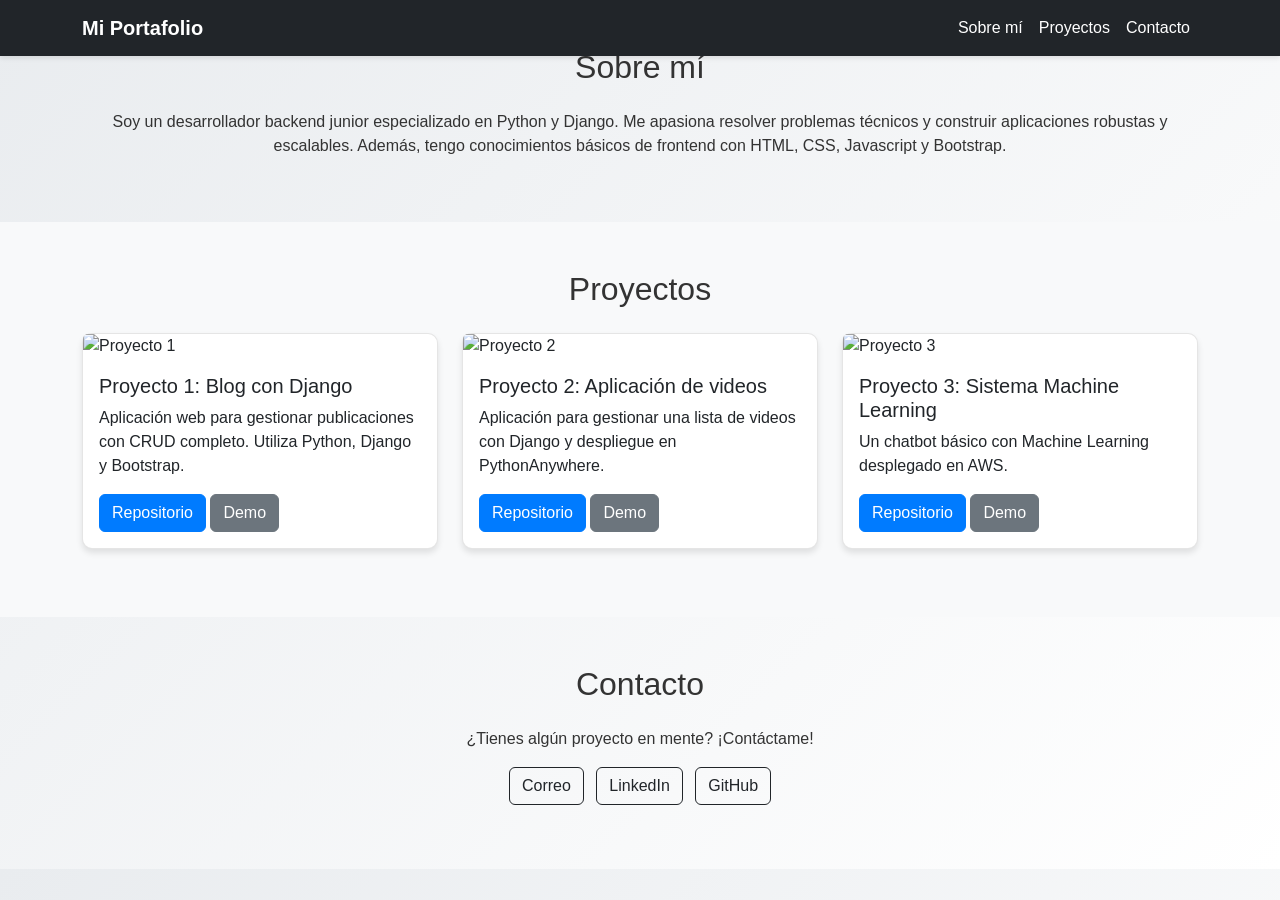
==== index.html @ a2aae721 "cambio a los estilos css y la estructura html" ====
<!DOCTYPE html>
<html lang="es">
<head>
    <meta charset="UTF-8">
    <meta name="viewport" content="width=device-width, initial-scale=1.0">
    <title>Portafolio de nombredeusuario</title>
    <link rel="stylesheet" href="https://cdnjs.cloudflare.com/ajax/libs/bootstrap/5.1.3/css/bootstrap.min.css">
    <link href="https://cdn.jsdelivr.net/npm/bootstrap@5.3.0/dist/css/bootstrap.min.css" rel="stylesheet" integrity="sha384-5z7ql32TJEehh+5XeMfg6ZnDhj8dqCh6/pVjwTL1q4GRy4R7Vtz6kK2f9DaFQ0Zs" crossorigin="anonymous">
    <link rel="stylesheet" href="styles.css">
</head>
<body>
  <nav class="navbar navbar-expand-lg navbar-dark bg-dark fixed-top">
    <div class="container">
      <a class="navbar-brand" href="#">Mi Portafolio</a>
      <button class="navbar-toggler" type="button" data-bs-toggle="collapse" data-bs-target="#navbarNav">
        <span class="navbar-toggler-icon"></span>
      </button>
      <div class="collapse navbar-collapse" id="navbarNav">
        <ul class="navbar-nav ms-auto">
          <li class="nav-item">
            <a class="nav-link" href="#about">Sobre mí</a>
          </li>
          <li class="nav-item">
            <a class="nav-link" href="#projects">Proyectos</a>
          </li>
          <li class="nav-item">
            <a class="nav-link" href="#contact">Contacto</a>
          </li>
        </ul>
      </div>
    </div>
  </nav>
  
  <section id="about" class="py-5">
    <div class="container text-center">
      <h2 class="mb-4">Sobre mí</h2>
      <p>Soy un desarrollador backend junior especializado en Python y Django. Me apasiona resolver problemas técnicos y construir aplicaciones robustas y escalables. Además, tengo conocimientos básicos de frontend con HTML, CSS, Javascript y Bootstrap.</p>
    </div>
  </section>
  
  <section id="projects" class="py-5 bg-light">
    <div class="container">
      <h2 class="text-center mb-4">Proyectos</h2>
      <div class="row">
        <!-- Proyecto 1 -->
        <div class="col-md-4">
          <div class="card">
            <img src="ruta_a_tu_imagen_1.jpg" class="card-img-top" alt="Proyecto 1">
            <div class="card-body">
              <h5 class="card-title">Proyecto 1: Blog con Django</h5>
              <p class="card-text">Aplicación web para gestionar publicaciones con CRUD completo. Utiliza Python, Django y Bootstrap.</p>
              <a href="https://github.com/tu-repo/proyecto-1" class="btn btn-primary">Repositorio</a>
              <a href="https://tu-demo.com" class="btn btn-secondary">Demo</a>
            </div>
          </div>
        </div>
        <!-- Proyecto 2 -->
        <div class="col-md-4">
          <div class="card">
            <img src="ruta_a_tu_imagen_2.jpg" class="card-img-top" alt="Proyecto 2">
            <div class="card-body">
              <h5 class="card-title">Proyecto 2: Aplicación de videos</h5>
              <p class="card-text">Aplicación para gestionar una lista de videos con Django y despliegue en PythonAnywhere.</p>
              <a href="https://github.com/tu-repo/proyecto-2" class="btn btn-primary">Repositorio</a>
              <a href="https://tu-demo.com" class="btn btn-secondary">Demo</a>
            </div>
          </div>
        </div>
        <!-- Proyecto 3 -->
        <div class="col-md-4">
          <div class="card">
            <img src="ruta_a_tu_imagen_3.jpg" class="card-img-top" alt="Proyecto 3">
            <div class="card-body">
              <h5 class="card-title">Proyecto 3: Sistema Machine Learning</h5>
              <p class="card-text">Un chatbot básico con Machine Learning desplegado en AWS.</p>
              <a href="https://github.com/tu-repo/proyecto-3" class="btn btn-primary">Repositorio</a>
              <a href="https://tu-demo.com" class="btn btn-secondary">Demo</a>
            </div>
          </div>
        </div>
      </div>
    </div>
  </section>
  
  <section id="contact" class="py-5">
    <div class="container text-center">
      <h2 class="mb-4">Contacto</h2>
      <p>¿Tienes algún proyecto en mente? ¡Contáctame!</p>
      <ul class="list-inline">
        <li class="list-inline-item">
          <a href="mailto:tu-email@gmail.com" class="btn btn-outline-dark">
            <i class="bi bi-envelope"></i> Correo
          </a>
        </li>
        <li class="list-inline-item">
          <a href="https://www.linkedin.com/in/tu-perfil" class="btn btn-outline-dark">
            <i class="bi bi-linkedin"></i> LinkedIn
          </a>
        </li>
        <li class="list-inline-item">
          <a href="https://github.com/tu-usuario" class="btn btn-outline-dark">
            <i class="bi bi-github"></i> GitHub
          </a>
        </li>
      </ul>
    </div>
  </section>
  
                        
</body>
</html>
---- styles.css ----
/* styles.css */

/* Variables de colores */
:root {
  --primary-color: #007bff;
  --secondary-color: #f8f9fa; /* Gris claro para fondo */
  --text-color: #333;
  --accent-color: #ff5722; /* Color de acento */
  --background-color: #e9ecef; /* Fondo claro */
}

body {
  font-family: 'Montserrat', sans-serif;
  background: linear-gradient(135deg, #e9ecef, #ffffff); /* Gradiente suave */
  color: var(--text-color);
}

/* Navbar */
.navbar {
  background-color: var(--primary-color);
  box-shadow: 0 2px 5px rgba(0, 0, 0, 0.1);
}

.navbar-brand {
  color: #fff;
  font-weight: bold;
}

.nav-link {
  color: #fff;
  transition: color 0.3s;
}

.nav-link:hover {
  color: var(--accent-color);
}

/* Tarjetas de contenido */
.card {
  background-color: #fff;
  border: 1px solid rgba(0, 0, 0, 0.1);
  box-shadow: 0 4px 6px rgba(0, 0, 0, 0.1);
  transition: transform 0.2s ease-in-out, box-shadow 0.3s;
  margin-bottom: 20px;
  border-radius: 10px;
}

.card:hover {
  transform: translateY(-5px);
  box-shadow: 0 6px 10px rgba(0, 0, 0, 0.15);
}

/* Botones */
.btn-primary {
  background-color: var(--primary-color);
  border-color: var(--primary-color);
  transition: background-color 0.3s, border-color 0.3s;
}

.btn-primary:hover {
  background-color: var(--accent-color);
  border-color: var(--accent-color);
}

/* Sección de proyectos */
.projects .card-img-top {
  border-radius: 10px 10px 0 0;
}

/* Sección de contacto */
#contact form {
  background-color: #fff;
  padding: 2rem;
  border-radius: 10px;
  box-shadow: 0 4px 10px rgba(0, 0, 0, 0.15);
  border: 1px solid rgba(0, 0, 0, 0.1);
}
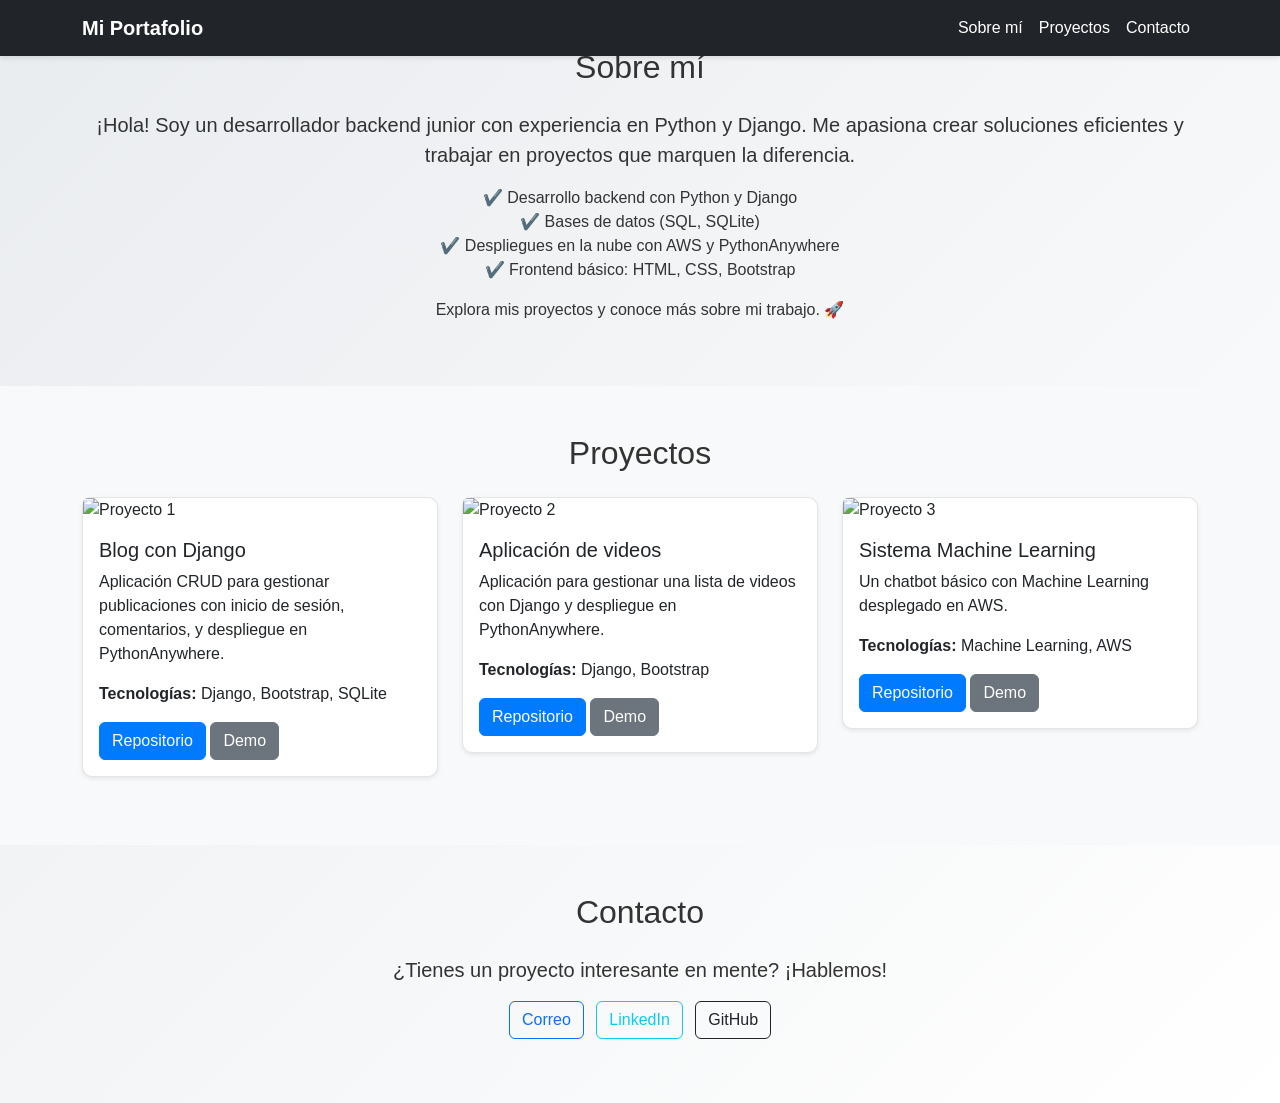
==== commit 4bd4a34c: "mejora de html" ====
--- a/index.html
+++ b/index.html
@@ -3,9 +3,8 @@
 <head>
     <meta charset="UTF-8">
     <meta name="viewport" content="width=device-width, initial-scale=1.0">
-    <title>Portafolio de nombredeusuario</title>
+    <title>Portafolio de Nombre</title>
     <link rel="stylesheet" href="https://cdnjs.cloudflare.com/ajax/libs/bootstrap/5.1.3/css/bootstrap.min.css">
-    <link href="https://cdn.jsdelivr.net/npm/bootstrap@5.3.0/dist/css/bootstrap.min.css" rel="stylesheet" integrity="sha384-5z7ql32TJEehh+5XeMfg6ZnDhj8dqCh6/pVjwTL1q4GRy4R7Vtz6kK2f9DaFQ0Zs" crossorigin="anonymous">
     <link rel="stylesheet" href="styles.css">
 </head>
 <body>
@@ -34,7 +33,14 @@
   <section id="about" class="py-5">
     <div class="container text-center">
       <h2 class="mb-4">Sobre mí</h2>
-      <p>Soy un desarrollador backend junior especializado en Python y Django. Me apasiona resolver problemas técnicos y construir aplicaciones robustas y escalables. Además, tengo conocimientos básicos de frontend con HTML, CSS, Javascript y Bootstrap.</p>
+      <p class="lead">¡Hola! Soy un <strong>desarrollador backend junior</strong> con experiencia en <strong>Python</strong> y <strong>Django</strong>. Me apasiona crear soluciones eficientes y trabajar en proyectos que marquen la diferencia.</p>
+      <ul class="list-unstyled">
+        <li>✔️ Desarrollo backend con Python y Django</li>
+        <li>✔️ Bases de datos (SQL, SQLite)</li>
+        <li>✔️ Despliegues en la nube con AWS y PythonAnywhere</li>
+        <li>✔️ Frontend básico: HTML, CSS, Bootstrap</li>
+      </ul>
+      <p>Explora mis proyectos y conoce más sobre mi trabajo. 🚀</p>
     </div>
   </section>
   
@@ -42,37 +48,37 @@
     <div class="container">
       <h2 class="text-center mb-4">Proyectos</h2>
       <div class="row">
-        <!-- Proyecto 1 -->
         <div class="col-md-4">
-          <div class="card">
+          <div class="card shadow-sm">
             <img src="ruta_a_tu_imagen_1.jpg" class="card-img-top" alt="Proyecto 1">
             <div class="card-body">
-              <h5 class="card-title">Proyecto 1: Blog con Django</h5>
-              <p class="card-text">Aplicación web para gestionar publicaciones con CRUD completo. Utiliza Python, Django y Bootstrap.</p>
+              <h5 class="card-title">Blog con Django</h5>
+              <p class="card-text">Aplicación CRUD para gestionar publicaciones con inicio de sesión, comentarios, y despliegue en PythonAnywhere.</p>
+              <p><strong>Tecnologías:</strong> Django, Bootstrap, SQLite</p>
               <a href="https://github.com/tu-repo/proyecto-1" class="btn btn-primary">Repositorio</a>
               <a href="https://tu-demo.com" class="btn btn-secondary">Demo</a>
             </div>
           </div>
         </div>
-        <!-- Proyecto 2 -->
         <div class="col-md-4">
-          <div class="card">
+          <div class="card shadow-sm">
             <img src="ruta_a_tu_imagen_2.jpg" class="card-img-top" alt="Proyecto 2">
             <div class="card-body">
-              <h5 class="card-title">Proyecto 2: Aplicación de videos</h5>
+              <h5 class="card-title">Aplicación de videos</h5>
               <p class="card-text">Aplicación para gestionar una lista de videos con Django y despliegue en PythonAnywhere.</p>
+              <p><strong>Tecnologías:</strong> Django, Bootstrap</p>
               <a href="https://github.com/tu-repo/proyecto-2" class="btn btn-primary">Repositorio</a>
               <a href="https://tu-demo.com" class="btn btn-secondary">Demo</a>
             </div>
           </div>
         </div>
-        <!-- Proyecto 3 -->
         <div class="col-md-4">
-          <div class="card">
+          <div class="card shadow-sm">
             <img src="ruta_a_tu_imagen_3.jpg" class="card-img-top" alt="Proyecto 3">
             <div class="card-body">
-              <h5 class="card-title">Proyecto 3: Sistema Machine Learning</h5>
+              <h5 class="card-title">Sistema Machine Learning</h5>
               <p class="card-text">Un chatbot básico con Machine Learning desplegado en AWS.</p>
+              <p><strong>Tecnologías:</strong> Machine Learning, AWS</p>
               <a href="https://github.com/tu-repo/proyecto-3" class="btn btn-primary">Repositorio</a>
               <a href="https://tu-demo.com" class="btn btn-secondary">Demo</a>
             </div>
@@ -85,15 +91,15 @@
   <section id="contact" class="py-5">
     <div class="container text-center">
       <h2 class="mb-4">Contacto</h2>
-      <p>¿Tienes algún proyecto en mente? ¡Contáctame!</p>
+      <p class="lead">¿Tienes un proyecto interesante en mente? ¡Hablemos!</p>
       <ul class="list-inline">
         <li class="list-inline-item">
-          <a href="mailto:tu-email@gmail.com" class="btn btn-outline-dark">
+          <a href="mailto:tu-email@gmail.com" class="btn btn-outline-primary">
             <i class="bi bi-envelope"></i> Correo
           </a>
         </li>
         <li class="list-inline-item">
-          <a href="https://www.linkedin.com/in/tu-perfil" class="btn btn-outline-dark">
+          <a href="https://www.linkedin.com/in/tu-perfil" class="btn btn-outline-info">
             <i class="bi bi-linkedin"></i> LinkedIn
           </a>
         </li>
@@ -105,7 +111,6 @@
       </ul>
     </div>
   </section>
-  
-                        
 </body>
 </html>
+
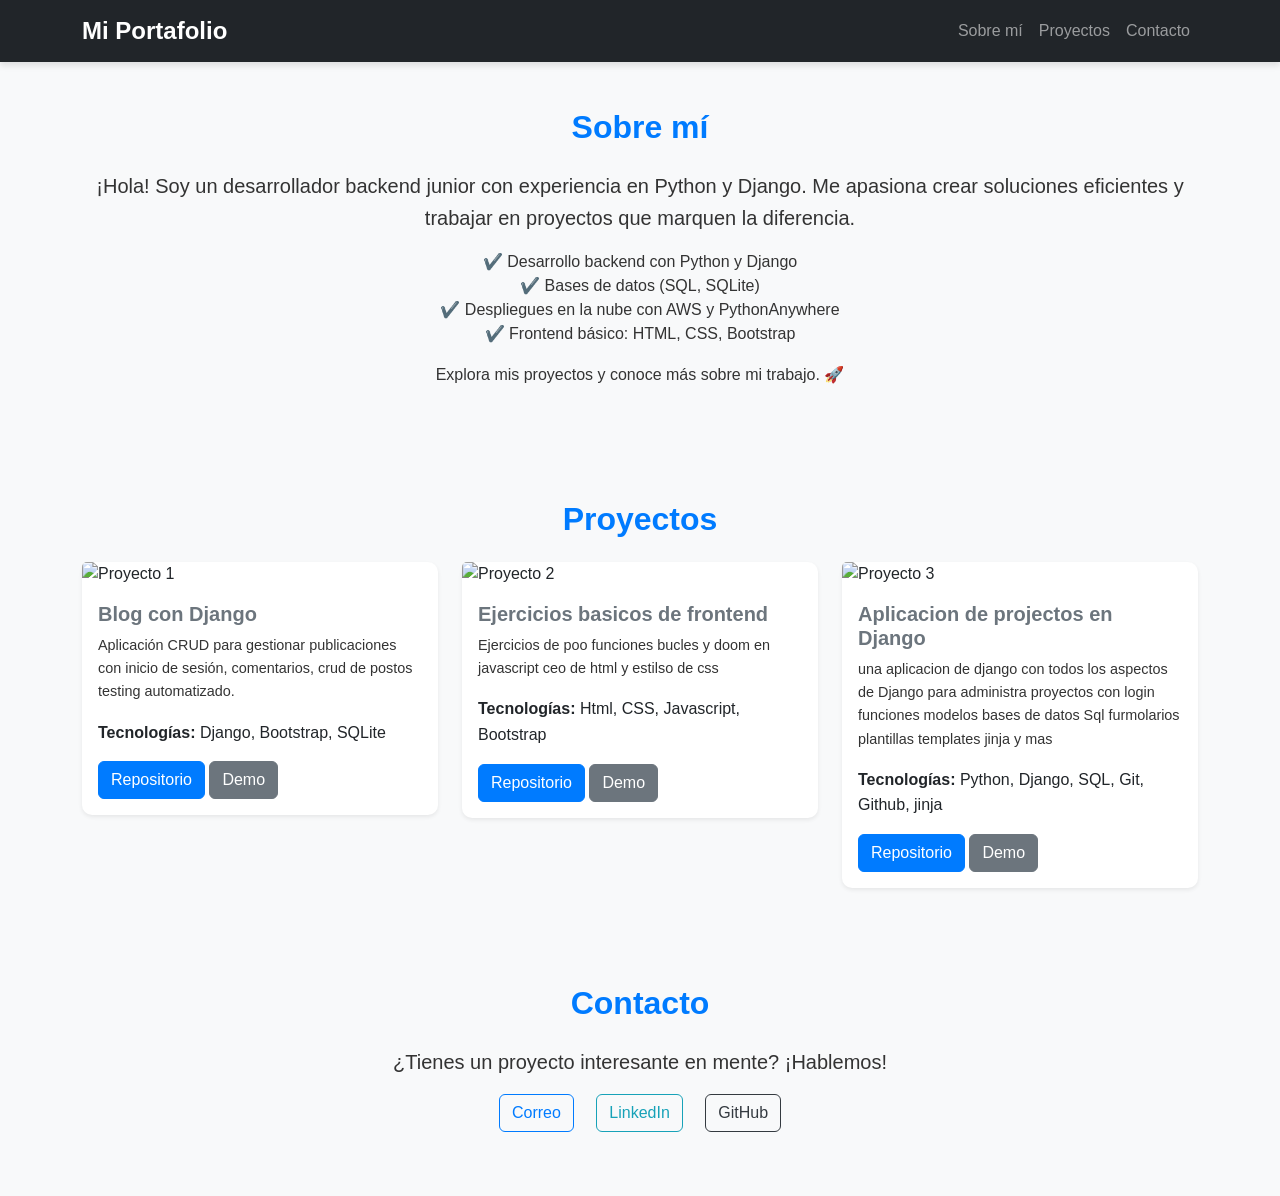
==== commit 4bbe89ff: "actalizacion de datos de portafolio" ====
--- a/index.html
+++ b/index.html
@@ -53,9 +53,9 @@
             <img src="ruta_a_tu_imagen_1.jpg" class="card-img-top" alt="Proyecto 1">
             <div class="card-body">
               <h5 class="card-title">Blog con Django</h5>
-              <p class="card-text">Aplicación CRUD para gestionar publicaciones con inicio de sesión, comentarios, y despliegue en PythonAnywhere.</p>
+              <p class="card-text">Aplicación CRUD para gestionar publicaciones con inicio de sesión, comentarios, crud de postos testing automatizado.</p>
               <p><strong>Tecnologías:</strong> Django, Bootstrap, SQLite</p>
-              <a href="https://github.com/tu-repo/proyecto-1" class="btn btn-primary">Repositorio</a>
+              <a href="https://github.com/Zacson191424204/desktop-tutorial.git" class="btn btn-primary">Repositorio</a>
               <a href="https://tu-demo.com" class="btn btn-secondary">Demo</a>
             </div>
           </div>
@@ -64,10 +64,10 @@
           <div class="card shadow-sm">
             <img src="ruta_a_tu_imagen_2.jpg" class="card-img-top" alt="Proyecto 2">
             <div class="card-body">
-              <h5 class="card-title">Aplicación de videos</h5>
-              <p class="card-text">Aplicación para gestionar una lista de videos con Django y despliegue en PythonAnywhere.</p>
-              <p><strong>Tecnologías:</strong> Django, Bootstrap</p>
-              <a href="https://github.com/tu-repo/proyecto-2" class="btn btn-primary">Repositorio</a>
+              <h5 class="card-title">Ejercicios basicos de frontend</h5>
+              <p class="card-text">Ejercicios de poo funciones bucles y doom en javascript ceo de html y estilso de css</p>
+              <p><strong>Tecnologías:</strong> Html,  CSS, Javascript, Bootstrap</p>
+              <a href=https://github.com/Zacson191424204/Zws-Cloud4.git class="btn btn-primary">Repositorio</a>
               <a href="https://tu-demo.com" class="btn btn-secondary">Demo</a>
             </div>
           </div>
@@ -76,10 +76,10 @@
           <div class="card shadow-sm">
             <img src="ruta_a_tu_imagen_3.jpg" class="card-img-top" alt="Proyecto 3">
             <div class="card-body">
-              <h5 class="card-title">Sistema Machine Learning</h5>
-              <p class="card-text">Un chatbot básico con Machine Learning desplegado en AWS.</p>
-              <p><strong>Tecnologías:</strong> Machine Learning, AWS</p>
-              <a href="https://github.com/tu-repo/proyecto-3" class="btn btn-primary">Repositorio</a>
+              <h5 class="card-title">Aplicacion de projectos en Django</h5>
+              <p class="card-text">una aplicacion de django con todos los aspectos de Django para administra proyectos con login funciones modelos bases de datos Sql furmolarios plantillas templates jinja y mas</p>
+              <p><strong>Tecnologías:</strong> Python, Django, SQL, Git, Github, jinja</p>
+              <a href="https://github.com/Zacson191424204/DjangoProyect.git" class="btn btn-primary">Repositorio</a>
               <a href="https://tu-demo.com" class="btn btn-secondary">Demo</a>
             </div>
           </div>
@@ -94,17 +94,19 @@
       <p class="lead">¿Tienes un proyecto interesante en mente? ¡Hablemos!</p>
       <ul class="list-inline">
         <li class="list-inline-item">
-          <a href="mailto:tu-email@gmail.com" class="btn btn-outline-primary">
+          <a href="emartinezmijangos@gmail.com" class="btn btn-outline-primary">
             <i class="bi bi-envelope"></i> Correo
           </a>
         </li>
         <li class="list-inline-item">
-          <a href="https://www.linkedin.com/in/tu-perfil" class="btn btn-outline-info">
+          <a href="www.linkedin.com/in/
+          efrain-martínez-419121304
+          " class="btn btn-outline-info">
             <i class="bi bi-linkedin"></i> LinkedIn
           </a>
         </li>
         <li class="list-inline-item">
-          <a href="https://github.com/tu-usuario" class="btn btn-outline-dark">
+          <a href="https://github.com/Zacson191424204" class="btn btn-outline-dark">
             <i class="bi bi-github"></i> GitHub
           </a>
         </li>
--- a/styles.css
+++ b/styles.css
@@ -3,75 +3,119 @@
 /* Variables de colores */
 :root {
   --primary-color: #007bff;
-  --secondary-color: #f8f9fa; /* Gris claro para fondo */
+  --secondary-color: #f8f9fa;
   --text-color: #333;
-  --accent-color: #ff5722; /* Color de acento */
-  --background-color: #e9ecef; /* Fondo claro */
+  --accent-color: #6c757d;
 }
 
 body {
   font-family: 'Montserrat', sans-serif;
-  background: linear-gradient(135deg, #e9ecef, #ffffff); /* Gradiente suave */
+  background-color: var(--secondary-color);
   color: var(--text-color);
+  margin-top: 60px;
 }
 
-/* Navbar */
 .navbar {
-  background-color: var(--primary-color);
-  box-shadow: 0 2px 5px rgba(0, 0, 0, 0.1);
+  box-shadow: 0 4px 6px rgba(0, 0, 0, 0.1);
 }
 
 .navbar-brand {
-  color: #fff;
+  font-size: 1.5rem;
   font-weight: bold;
 }
 
 .nav-link {
-  color: #fff;
-  transition: color 0.3s;
+  font-size: 1rem;
+  padding: 0.5rem;
 }
 
 .nav-link:hover {
+  color: var(--primary-color) !important;
+}
+
+h2 {
+  color: var(--primary-color);
+  font-weight: 700;
+  margin-bottom: 20px;
+}
+
+p {
+  line-height: 1.6;
+}
+
+/* Sección de proyectos */
+.card {
+  border: none;
+  border-radius: 10px;
+  box-shadow: 0 4px 8px rgba(0, 0, 0, 0.1);
+  transition: transform 0.2s ease-in-out;
+}
+
+.card:hover {
+  transform: scale(1.05);
+}
+
+.card-title {
+  font-weight: bold;
   color: var(--accent-color);
 }
 
-/* Tarjetas de contenido */
-.card {
-  background-color: #fff;
-  border: 1px solid rgba(0, 0, 0, 0.1);
-  box-shadow: 0 4px 6px rgba(0, 0, 0, 0.1);
-  transition: transform 0.2s ease-in-out, box-shadow 0.3s;
-  margin-bottom: 20px;
-  border-radius: 10px;
+.card-text {
+  font-size: 0.9rem;
+  color: var(--text-color);
 }
 
-.card:hover {
-  transform: translateY(-5px);
-  box-shadow: 0 6px 10px rgba(0, 0, 0, 0.15);
-}
-
-/* Botones */
 .btn-primary {
   background-color: var(--primary-color);
   border-color: var(--primary-color);
-  transition: background-color 0.3s, border-color 0.3s;
 }
 
 .btn-primary:hover {
+  background-color: #0056b3;
+  border-color: #0056b3;
+}
+
+.btn-secondary {
   background-color: var(--accent-color);
   border-color: var(--accent-color);
 }
 
-/* Sección de proyectos */
-.projects .card-img-top {
-  border-radius: 10px 10px 0 0;
+.btn-secondary:hover {
+  background-color: #5a6268;
+  border-color: #545b62;
 }
 
 /* Sección de contacto */
-#contact form {
-  background-color: #fff;
-  padding: 2rem;
-  border-radius: 10px;
-  box-shadow: 0 4px 10px rgba(0, 0, 0, 0.15);
-  border: 1px solid rgba(0, 0, 0, 0.1);
+.list-inline-item {
+  margin: 0 10px;
 }
+
+.btn-outline-primary {
+  color: var(--primary-color);
+  border-color: var(--primary-color);
+}
+
+.btn-outline-primary:hover {
+  background-color: var(--primary-color);
+  color: #fff;
+}
+
+.btn-outline-info {
+  color: #17a2b8;
+  border-color: #17a2b8;
+}
+
+.btn-outline-info:hover {
+  background-color: #17a2b8;
+  color: #fff;
+}
+
+.btn-outline-dark {
+  color: #343a40;
+  border-color: #343a40;
+}
+
+.btn-outline-dark:hover {
+  background-color: #343a40;
+  color: #fff;
+}
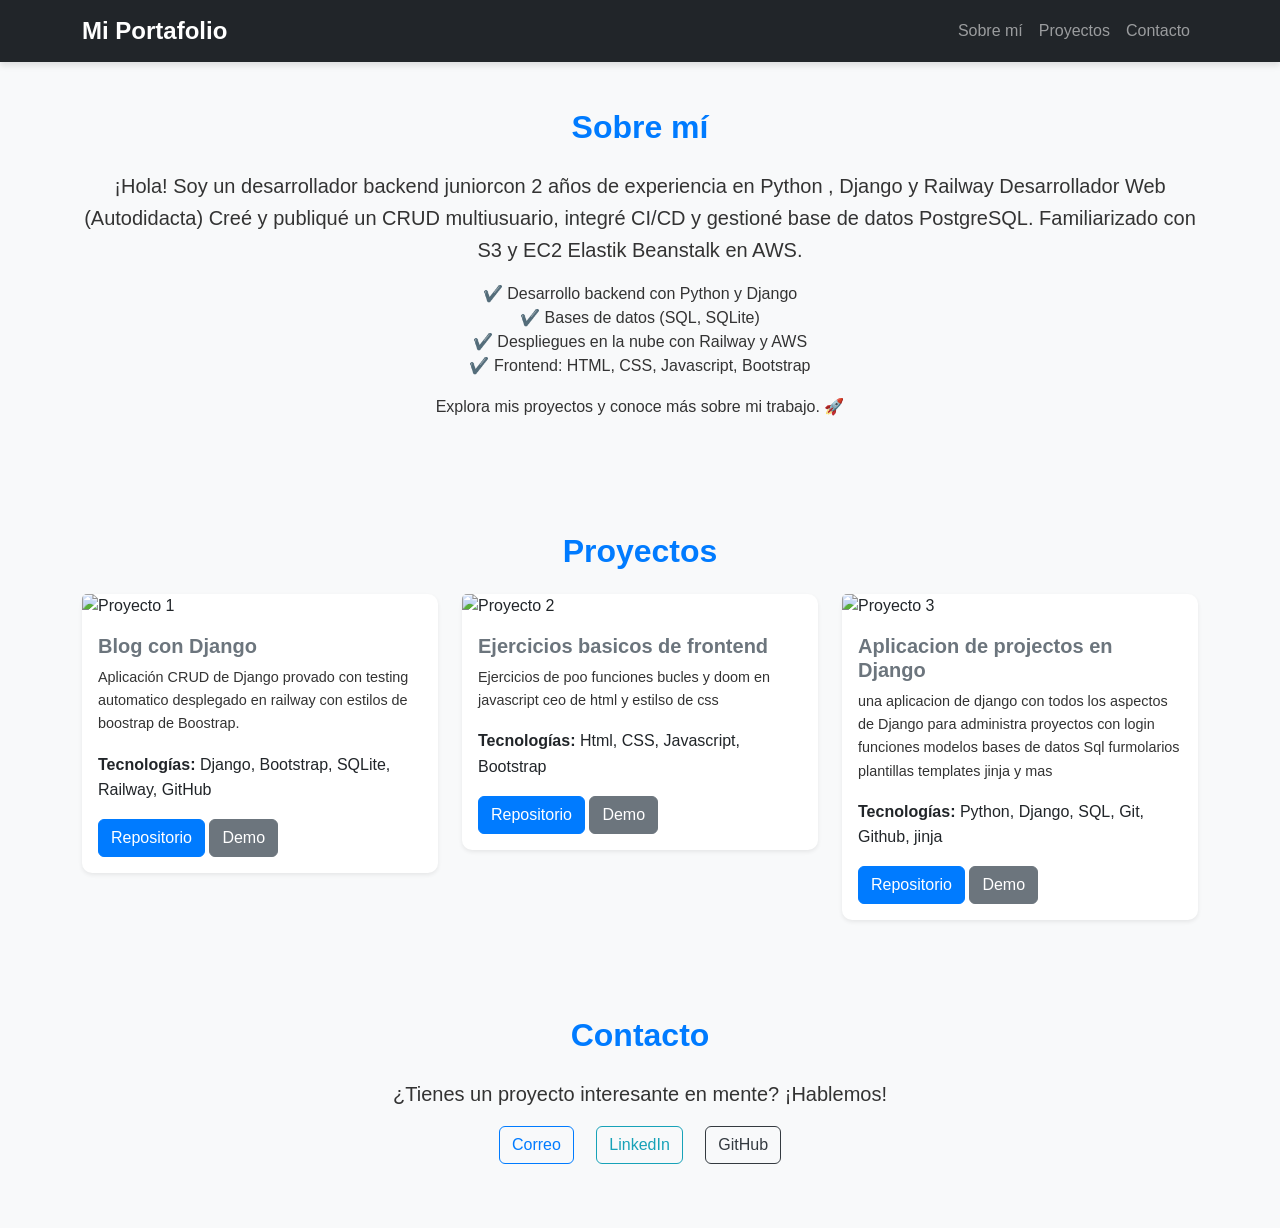
==== commit 6e9fa865: "integrar link a paguina de railway" ====
--- a/index.html
+++ b/index.html
@@ -33,12 +33,13 @@
   <section id="about" class="py-5">
     <div class="container text-center">
       <h2 class="mb-4">Sobre mí</h2>
-      <p class="lead">¡Hola! Soy un <strong>desarrollador backend junior</strong> con experiencia en <strong>Python</strong> y <strong>Django</strong>. Me apasiona crear soluciones eficientes y trabajar en proyectos que marquen la diferencia.</p>
+      <p class="lead">¡Hola! Soy un <strong>desarrollador backend junior</strong>con 2 años de experiencia en <strong>Python</strong> , <strong>Django</strong> y <strong>Railway</strong> Desarrollador Web (Autodidacta)
+         Creé y publiqué un CRUD multiusuario, integré CI/CD y gestioné base de datos PostgreSQL. Familiarizado con S3 y EC2 Elastik Beanstalk en AWS.</p>
       <ul class="list-unstyled">
         <li>✔️ Desarrollo backend con Python y Django</li>
         <li>✔️ Bases de datos (SQL, SQLite)</li>
-        <li>✔️ Despliegues en la nube con AWS y PythonAnywhere</li>
-        <li>✔️ Frontend básico: HTML, CSS, Bootstrap</li>
+        <li>✔️ Despliegues en la nube con Railway y AWS</li>
+        <li>✔️ Frontend: HTML, CSS, Javascript, Bootstrap</li>
       </ul>
       <p>Explora mis proyectos y conoce más sobre mi trabajo. 🚀</p>
     </div>
@@ -53,10 +54,10 @@
             <img src="ruta_a_tu_imagen_1.jpg" class="card-img-top" alt="Proyecto 1">
             <div class="card-body">
               <h5 class="card-title">Blog con Django</h5>
-              <p class="card-text">Aplicación CRUD para gestionar publicaciones con inicio de sesión, comentarios, crud de postos testing automatizado.</p>
-              <p><strong>Tecnologías:</strong> Django, Bootstrap, SQLite</p>
+              <p class="card-text">Aplicación CRUD de Django provado con testing automatico desplegado en railway con estilos de boostrap de Boostrap.</p>
+              <p><strong>Tecnologías:</strong> Django, Bootstrap, SQLite, Railway, GitHub</p>
               <a href="https://github.com/Zacson191424204/desktop-tutorial.git" class="btn btn-primary">Repositorio</a>
-              <a href="https://tu-demo.com" class="btn btn-secondary">Demo</a>
+              <a href=desktop-tutorial-production-da17.up.railway.app class="btn btn-secondary">Demo</a>
             </div>
           </div>
         </div>
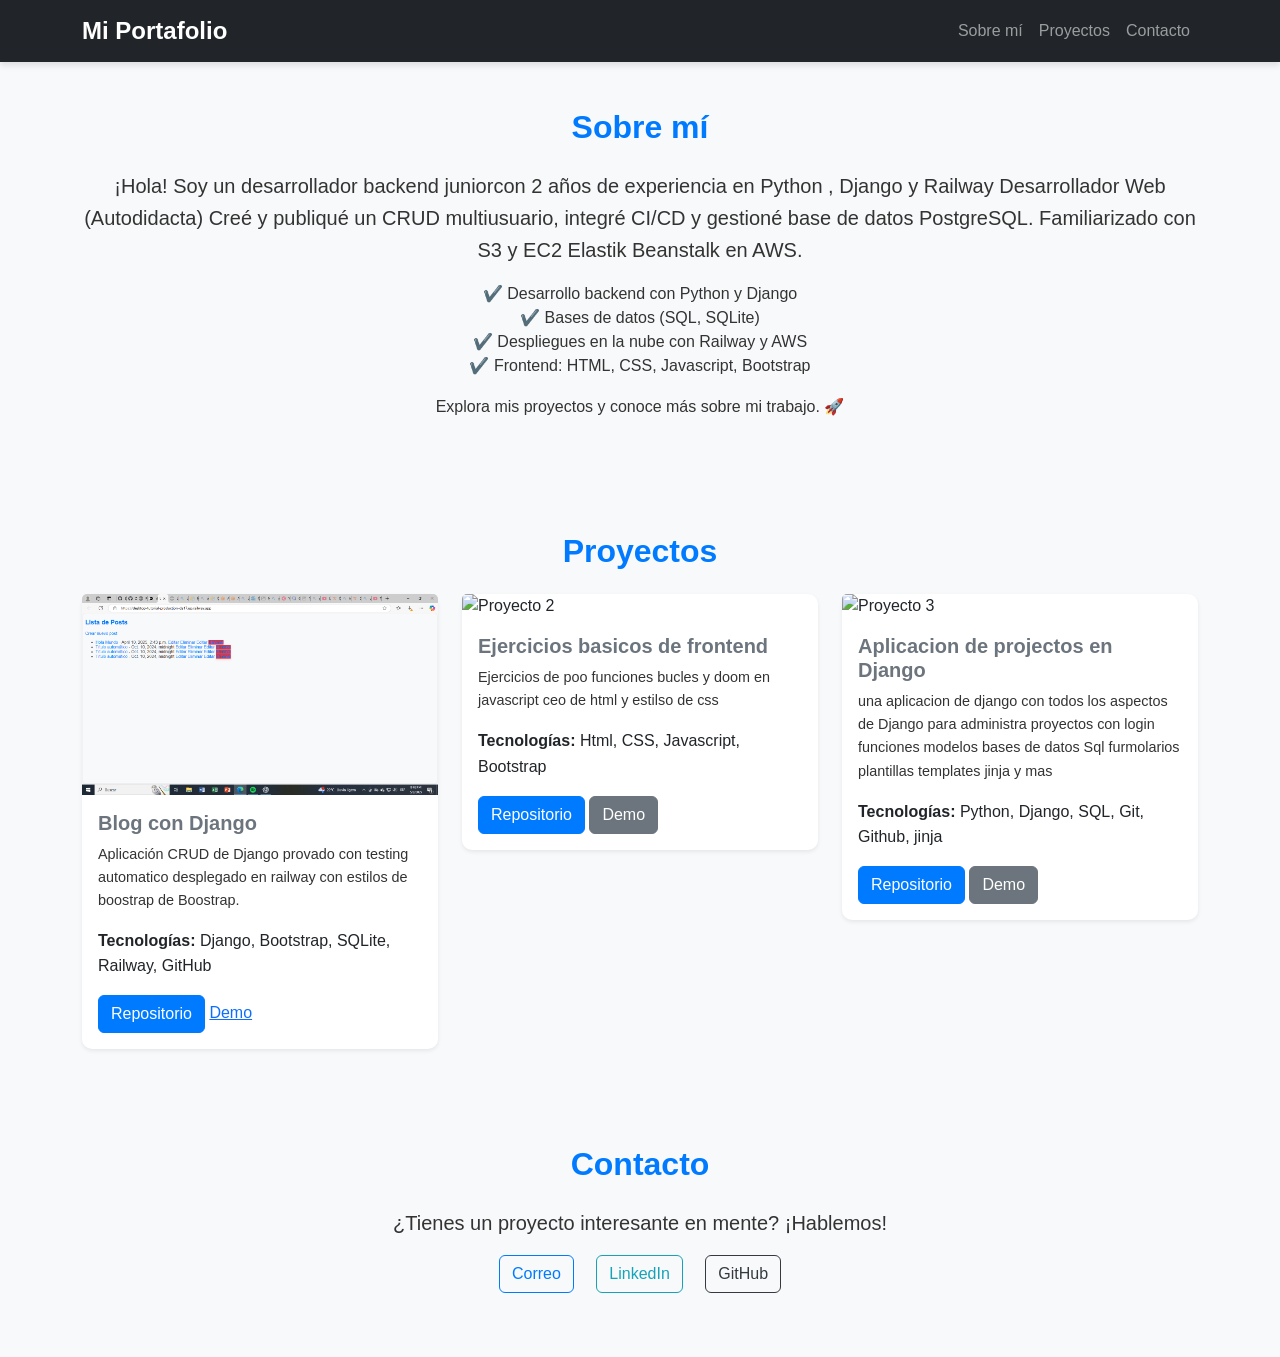
==== commit f2c035d2: "guardar demo" ====
--- a/index.html
+++ b/index.html
@@ -51,13 +51,13 @@
       <div class="row">
         <div class="col-md-4">
           <div class="card shadow-sm">
-            <img src="ruta_a_tu_imagen_1.jpg" class="card-img-top" alt="Proyecto 1">
+            <img src="blog.png" class="card-img-top" alt="Proyecto 1">
             <div class="card-body">
               <h5 class="card-title">Blog con Django</h5>
               <p class="card-text">Aplicación CRUD de Django provado con testing automatico desplegado en railway con estilos de boostrap de Boostrap.</p>
               <p><strong>Tecnologías:</strong> Django, Bootstrap, SQLite, Railway, GitHub</p>
               <a href="https://github.com/Zacson191424204/desktop-tutorial.git" class="btn btn-primary">Repositorio</a>
-              <a href=desktop-tutorial-production-da17.up.railway.app class="btn btn-secondary">Demo</a>
+              <a href=desktop-tutorial-production-da17.up.railway.app>Demo</a>
             </div>
           </div>
         </div>
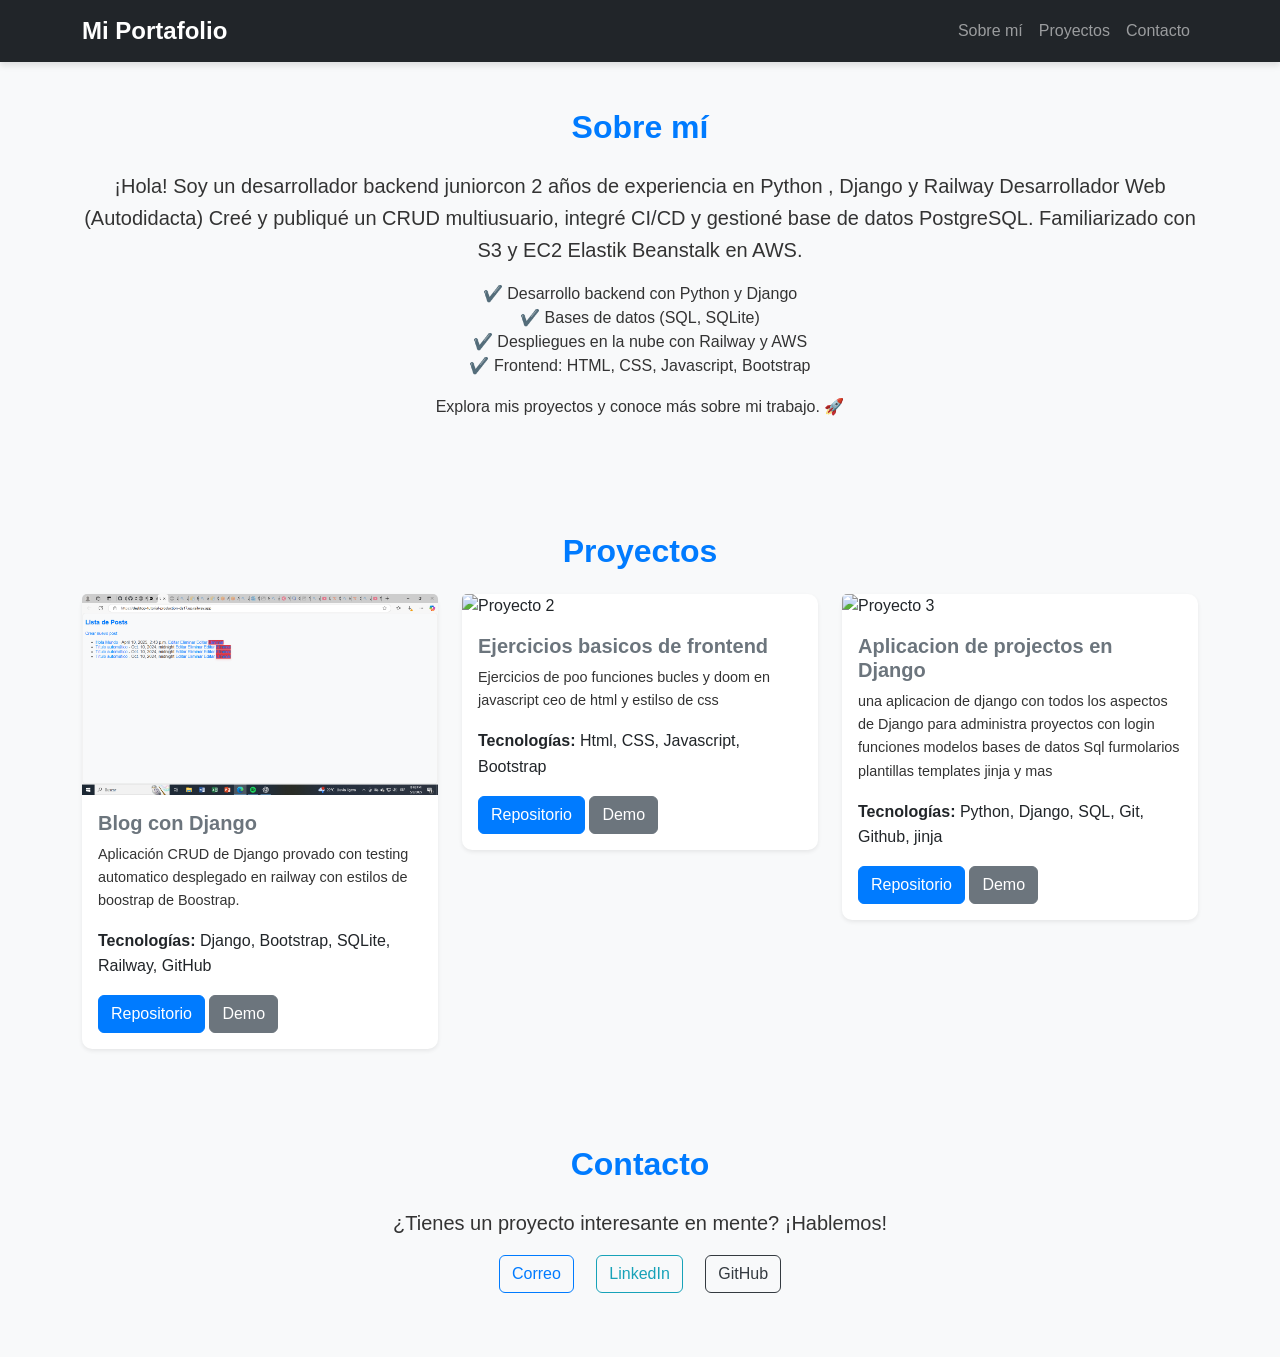
==== commit 2fd4351d: "guardar icono" ====
--- a/index.html
+++ b/index.html
@@ -57,7 +57,7 @@
               <p class="card-text">Aplicación CRUD de Django provado con testing automatico desplegado en railway con estilos de boostrap de Boostrap.</p>
               <p><strong>Tecnologías:</strong> Django, Bootstrap, SQLite, Railway, GitHub</p>
               <a href="https://github.com/Zacson191424204/desktop-tutorial.git" class="btn btn-primary">Repositorio</a>
-              <a href=desktop-tutorial-production-da17.up.railway.app>Demo</a>
+              <a href="desktop-tutorial-production-da17.up.railway.app" class="btn btn-secondary">Demo</a>
             </div>
           </div>
         </div>
